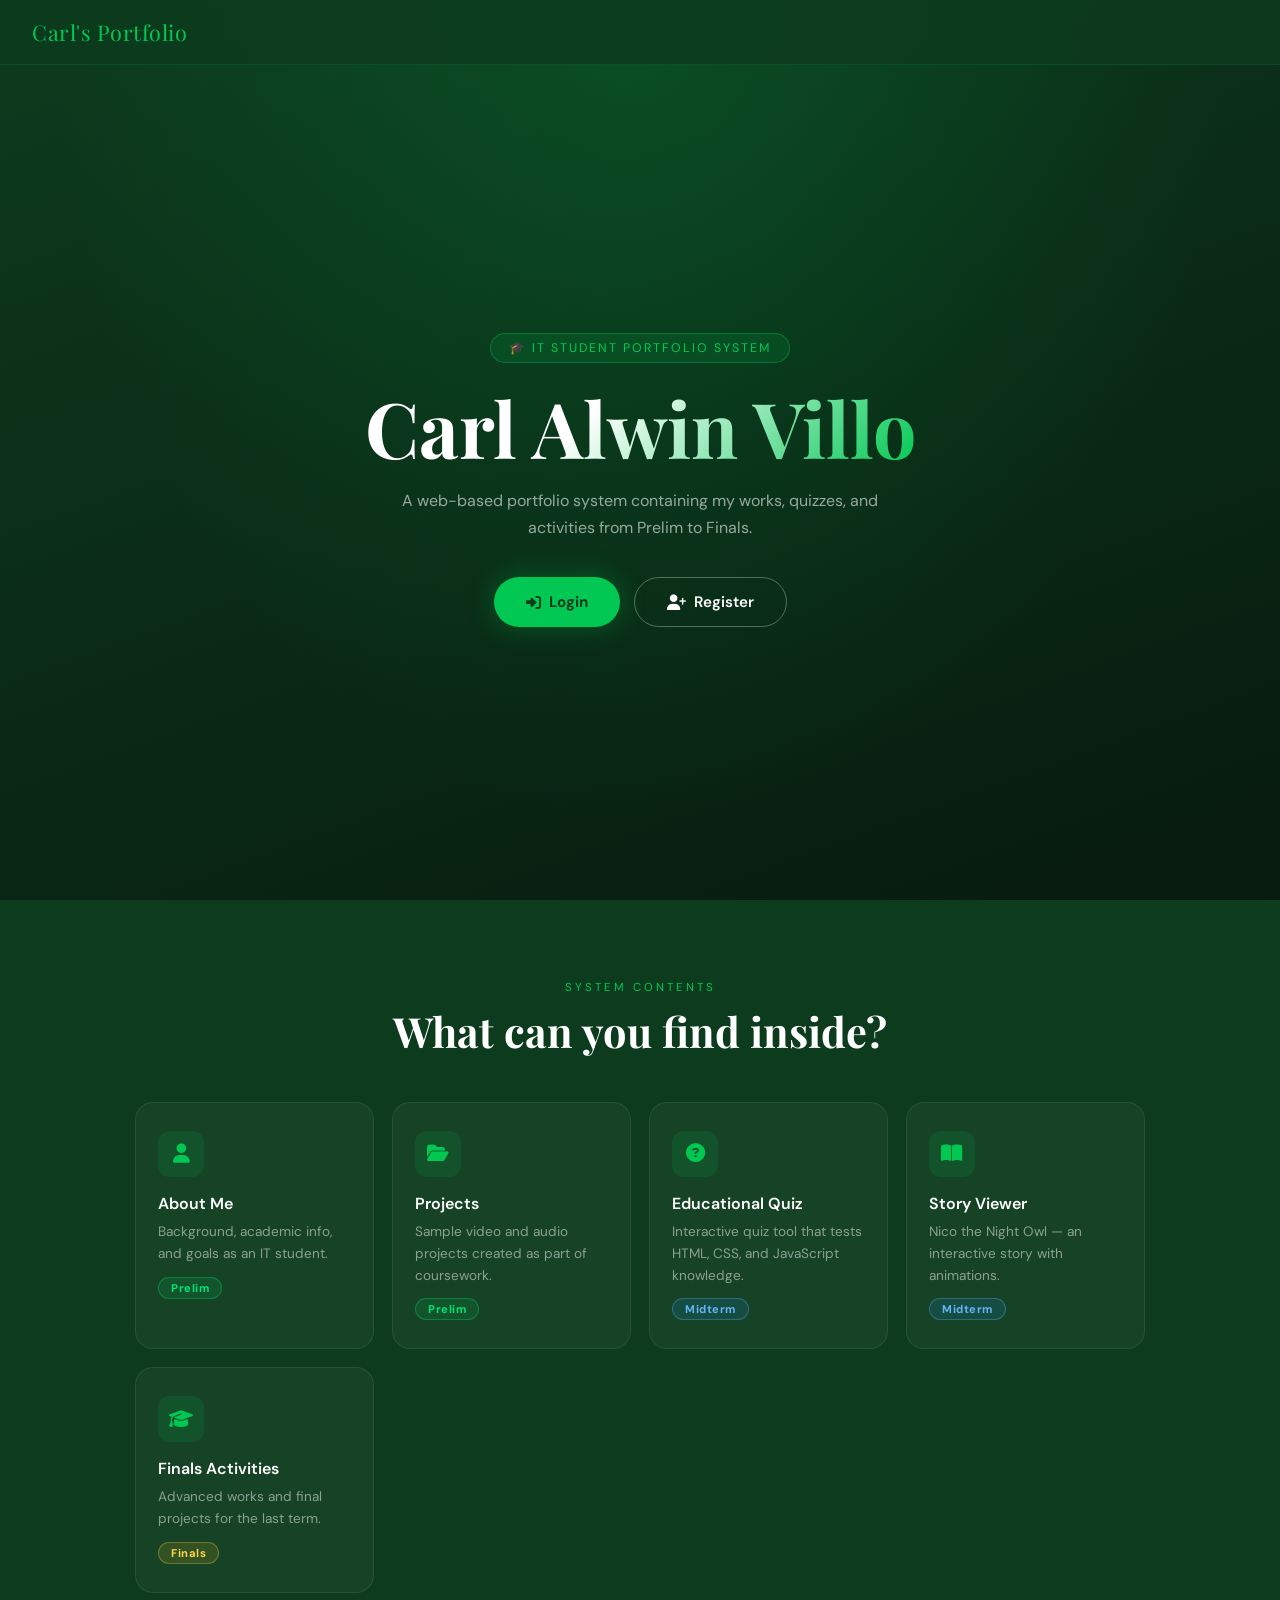
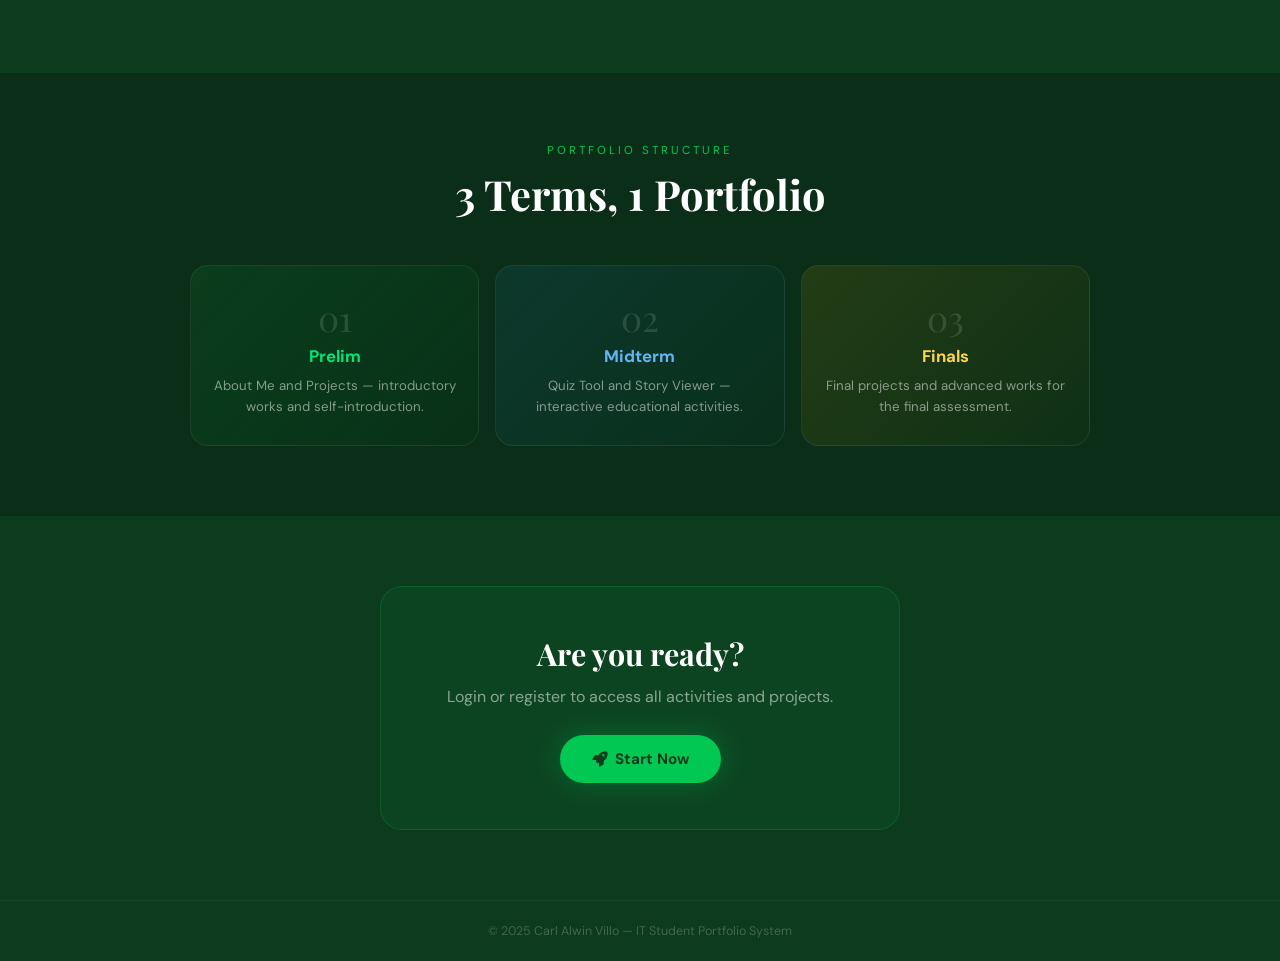
==== index.html @ 570b6a89 "Add files via upload" ====
<!DOCTYPE html>
<html lang="en">
<head>
    <meta charset="UTF-8">
    <meta name="viewport" content="width=device-width, initial-scale=1.0">
    <title>Portfolio | Carl Alwin Villo</title>
    <link href="https://fonts.googleapis.com/css2?family=Playfair+Display:wght@700;900&family=DM+Sans:wght@300;400;500;600&display=swap" rel="stylesheet">
    <link rel="stylesheet" href="https://cdnjs.cloudflare.com/ajax/libs/font-awesome/6.4.0/css/all.min.css">
    <link rel="stylesheet" href="style.css">
</head>
<body class="landing-body">


    <nav class="landing-nav">
        <div class="nav-logo">Carl's Portfolio</div>
    </nav>

    
    <section class="hero-section">
        <div class="hero-inner">
            <div class="hero-tag">🎓 IT Student Portfolio System</div>
            <h1 class="hero-title">Carl Alwin Villo</h1>
            <p class="hero-sub">A web-based portfolio system containing my works, quizzes, and activities from Prelim to Finals.</p>
            <div class="hero-btns">
                <a href="login.html" class="btn-primary"><i class="fas fa-sign-in-alt"></i>  Login</a>
                <a href="registration.html" class="btn-secondary"><i class="fas fa-user-plus"></i>   Register</a>
            </div>
        </div>
    </section>

    <section class="features-section">
        <p class="section-label">System Contents</p>
        <h2 class="section-title">What can you find inside?</h2>
        <div class="features-grid">
            <div class="feature-card">
                <div class="feature-icon"><i class="fas fa-user"></i></div>
                <h3>About Me</h3>
                <p>Background, academic info, and goals as an IT student.</p>
                <span class="term-badge badge-prelim">Prelim</span>
            </div>
            <div class="feature-card">
                <div class="feature-icon"><i class="fas fa-folder-open"></i></div>
                <h3>Projects</h3>
                <p>Sample video and audio projects created as part of coursework.</p>
                <span class="term-badge badge-prelim">Prelim</span>
            </div>
            <div class="feature-card">
                <div class="feature-icon"><i class="fas fa-question-circle"></i></div>
                <h3>Educational Quiz</h3>
                <p>Interactive quiz tool that tests HTML, CSS, and JavaScript knowledge.</p>
                <span class="term-badge badge-midterm">Midterm</span>
            </div>
            <div class="feature-card">
                <div class="feature-icon"><i class="fas fa-book-open"></i></div>
                <h3>Story Viewer</h3>
                <p>Nico the Night Owl — an interactive story with animations.</p>
                <span class="term-badge badge-midterm">Midterm</span>
            </div>
            <div class="feature-card">
                <div class="feature-icon"><i class="fas fa-graduation-cap"></i></div>
                <h3>Finals Activities</h3>
                <p>Advanced works and final projects for the last term.</p>
                <span class="term-badge badge-finals">Finals</span>
            </div>
        </div>
    </section>
    
    <section class="terms-section">
        <p class="section-label">Portfolio Structure</p>
        <h2 class="section-title">3 Terms, 1 Portfolio</h2>
        <div class="terms-grid">
            <div class="term-card term-prelim">
                <div class="term-num">01</div>
                <h3>Prelim</h3>
                <p>About Me and Projects — introductory works and self-introduction.</p>
            </div>
            <div class="term-card term-midterm">
                <div class="term-num">02</div>
                <h3>Midterm</h3>
                <p>Quiz Tool and Story Viewer — interactive educational activities.</p>
            </div>
            <div class="term-card term-finals">
                <div class="term-num">03</div>
                <h3>Finals</h3>
                <p>Final projects and advanced works for the final assessment.</p>
            </div>
        </div>
    </section>

    <section class="cta-section">
        <div class="cta-box">
            <h2>Are you ready?</h2>
            <p>Login or register to access all activities and projects.</p>
            <a href="registration.html" class="btn-primary"><i class="fas fa-rocket"></i> Start Now</a>
        </div>
    </section>

    <footer class="landing-footer">
        © 2025 Carl Alwin Villo — IT Student Portfolio System
    </footer>

</body>
</html>
---- style.css ----
@import url('https://fonts.googleapis.com/css2?family=Playfair+Display:wght@700;900&family=DM+Sans:wght@300;400;500;600&display=swap');

:root {
    --green-deep:   #0d3b1e;
    --green-mid:    #1B5E20;
    --green-accent: #00C853;
    --green-light:  #E8F5E9;
    --blue-mid:     #1565C0;
    --blue-light:   #e3f2fd;
    --gold-mid:     #E65100;
    --gold-light:   #fff8e1;
    --white:        #ffffff;
    --text:         #263238;
    --muted:        #78909c;
    --font-display: 'Playfair Display', serif;
    --font-body:    'DM Sans', Arial, sans-serif;
}

* {
    box-sizing: border-box;
    margin: 0;
    padding: 0;
}

body {
    font-family: var(--font-body);
    color: var(--text);
}


.landing-body {
    background: var(--green-deep);
    color: var(--white);
    overflow-x: hidden;
}


.landing-nav {
    position: fixed;
    top: 0; width: 100%; z-index: 100;
    display: flex;
    align-items: center;
    padding: 18px 32px;
    background: rgba(13,59,30,0.88);
    backdrop-filter: blur(12px);
    border-bottom: 1px solid rgba(0,200,83,0.15);
}

.nav-logo {
    font-family: var(--font-display);
    font-size: 1.35rem;
    color: var(--green-accent);
    letter-spacing: 0.5px;
}


.hero-section {
    min-height: 100vh;
    display: flex;
    align-items: center;
    justify-content: center;
    text-align: center;
    padding: 120px 20px 60px;
    background:
        radial-gradient(ellipse at 50% 0%, rgba(0,200,83,0.18) 0%, transparent 65%),
        linear-gradient(160deg, #0d3b1e 0%, #071a0e 100%);
    position: relative;
}

.hero-inner {
    max-width: 680px;
    position: relative;
    z-index: 2;
}

.hero-tag {
    display: inline-block;
    background: rgba(0,200,83,0.12);
    border: 1px solid rgba(0,200,83,0.35);
    color: var(--green-accent);
    padding: 6px 18px;
    border-radius: 30px;
    font-size: 0.78rem;
    letter-spacing: 2px;
    text-transform: uppercase;
    margin-bottom: 22px;
}

.hero-title {
    font-family: var(--font-display);
    font-size: clamp(2.6rem, 7vw, 4.8rem);
    line-height: 1.1;
    margin-bottom: 18px;
    background: linear-gradient(135deg, #fff 40%, var(--green-accent));
    -webkit-background-clip: text;
    -webkit-text-fill-color: transparent;
}

.hero-sub {
    color: rgba(255,255,255,0.58);
    font-size: 1rem;
    line-height: 1.7;
    margin-bottom: 36px;
    max-width: 500px;
    margin-inline: auto;
}

.hero-btns {
    display: flex;
    gap: 14px;
    justify-content: center;
    flex-wrap: wrap;
}

.btn-primary {
    text-decoration: none;
    display: inline-flex;
    align-items: center;
    gap: 8px;
    padding: 14px 32px;
    border-radius: 40px;
    background: var(--green-accent);
    color: var(--green-deep);
    font-weight: 700;
    font-size: 0.95rem;
    transition: 0.3s;
    box-shadow: 0 0 28px rgba(0,200,83,0.3);
    border: none;
    cursor: pointer;
}
.btn-primary:hover {
    transform: translateY(-3px);
    box-shadow: 0 0 42px rgba(0,200,83,0.5);
}

.btn-secondary {
    text-decoration: none;
    display: inline-flex;
    align-items: center;
    gap: 8px;
    padding: 14px 32px;
    border-radius: 40px;
    border: 1.5px solid rgba(255,255,255,0.3);
    color: white;
    font-weight: 600;
    font-size: 0.95rem;
    transition: 0.3s;
}
.btn-secondary:hover {
    border-color: var(--green-accent);
    color: var(--green-accent);
}


.features-section {
    padding: 80px 20px;
    max-width: 1050px;
    margin: 0 auto;
}

.section-label {
    text-align: center;
    color: var(--green-accent);
    font-size: 0.72rem;
    letter-spacing: 3px;
    text-transform: uppercase;
    margin-bottom: 8px;
}

.section-title {
    font-family: var(--font-display);
    font-size: clamp(1.7rem, 4vw, 2.6rem);
    text-align: center;
    margin-bottom: 44px;
    color: var(--white);
}

.features-grid {
    display: grid;
    grid-template-columns: repeat(auto-fill, minmax(220px, 1fr));
    gap: 18px;
}

.feature-card {
    background: rgba(255,255,255,0.04);
    border: 1px solid rgba(255,255,255,0.08);
    border-radius: 18px;
    padding: 28px 22px;
    transition: 0.3s;
    position: relative;
    overflow: hidden;
}
.feature-card::before {
    content: '';
    position: absolute;
    top: 0; left: 0; right: 0; height: 2px;
    background: linear-gradient(90deg, transparent, var(--green-accent), transparent);
    opacity: 0;
    transition: 0.3s;
}
.feature-card:hover {
    background: rgba(0,200,83,0.06);
    border-color: rgba(0,200,83,0.25);
    transform: translateY(-4px);
}
.feature-card:hover::before { opacity: 1; }

.feature-icon {
    width: 46px; height: 46px;
    background: rgba(0,200,83,0.12);
    border-radius: 12px;
    display: flex; align-items: center; justify-content: center;
    font-size: 1.2rem;
    color: var(--green-accent);
    margin-bottom: 16px;
}
.feature-card h3 { font-size: 1rem; margin-bottom: 7px; font-weight: 600; }
.feature-card p  { color: rgba(255,255,255,0.5); font-size: 0.85rem; line-height: 1.6; }

.term-badge {
    display: inline-block;
    margin-top: 12px;
    padding: 3px 12px;
    border-radius: 20px;
    font-size: 0.7rem;
    font-weight: 700;
    letter-spacing: 0.5px;
}
.badge-prelim  { background: rgba(0,200,83,0.14); color: #00e676; border: 1px solid rgba(0,230,118,0.3); }
.badge-midterm { background: rgba(33,150,243,0.14); color: #64b5f6; border: 1px solid rgba(100,181,246,0.3); }
.badge-finals  { background: rgba(255,193,7,0.12); color: #ffd54f; border: 1px solid rgba(255,213,79,0.3); }


.terms-section {
    padding: 70px 20px;
    background: rgba(0,0,0,0.22);
}

.terms-grid {
    display: grid;
    grid-template-columns: repeat(3, 1fr);
    gap: 16px;
    max-width: 900px;
    margin: 0 auto;
}

.term-card {
    padding: 28px 22px;
    border-radius: 18px;
    text-align: center;
    border: 1px solid rgba(255,255,255,0.07);
}
.term-prelim  { background: linear-gradient(135deg, rgba(0,200,83,0.1), rgba(0,200,83,0.02)); }
.term-midterm { background: linear-gradient(135deg, rgba(33,150,243,0.1), rgba(33,150,243,0.02)); }
.term-finals  { background: linear-gradient(135deg, rgba(255,193,7,0.1), rgba(255,193,7,0.02)); }

.term-num {
    font-family: var(--font-display);
    font-size: 2.2rem;
    opacity: 0.13;
    margin-bottom: 4px;
}
.term-prelim  h3 { color: #00e676; font-size: 1.05rem; margin-bottom: 8px; }
.term-midterm h3 { color: #64b5f6; font-size: 1.05rem; margin-bottom: 8px; }
.term-finals  h3 { color: #ffd54f; font-size: 1.05rem; margin-bottom: 8px; }
.term-card p { color: rgba(255,255,255,0.5); font-size: 0.83rem; line-height: 1.6; }

/* CTA */
.cta-section {
    padding: 70px 20px;
    text-align: center;
}
.cta-box {
    max-width: 520px;
    margin: 0 auto;
    background: rgba(0,200,83,0.07);
    border: 1px solid rgba(0,200,83,0.2);
    border-radius: 22px;
    padding: 46px 36px;
}
.cta-box h2 {
    font-family: var(--font-display);
    font-size: 1.9rem;
    margin-bottom: 12px;
    color: white;
}
.cta-box p { color: rgba(255,255,255,0.52); margin-bottom: 28px; }

.landing-footer {
    text-align: center;
    padding: 22px;
    color: rgba(255,255,255,0.22);
    font-size: 0.78rem;
    border-top: 1px solid rgba(255,255,255,0.05);
}


.dashboard-body {
    background: #f0f4f0;
    min-height: 100vh;
}

.dash-navbar {
    background: linear-gradient(90deg, var(--green-deep), var(--green-mid));
    padding: 0 12px;
    display: flex;
    align-items: center;
    justify-content: space-between;
    min-height: 60px;
    box-shadow: 0 4px 18px rgba(0,0,0,0.22);
    position: sticky;
    top: 0;
    z-index: 100;
    gap: 6px;
    flex-wrap: nowrap;
    width: 100%;
    overflow: hidden;
}

.dash-logo {
    font-family: var(--font-display);
    font-size: 0.95rem;
    color: var(--green-accent);
    flex-shrink: 0;
    white-space: nowrap;
}

.term-tabs {
    display: flex;
    gap: 3px;
    flex: 1;
    justify-content: center;
    min-width: 0;
}

.tab-btn {
    padding: 6px 10px;
    border-radius: 25px;
    border: none;
    cursor: pointer;
    font-family: var(--font-body);
    font-size: 0.74rem;
    font-weight: 600;
    transition: 0.25s;
    background: rgba(255,255,255,0.1);
    color: rgba(255,255,255,0.6);
    white-space: nowrap;
}
.tab-btn:hover { background: rgba(255,255,255,0.18); color: white; }
.active-prelim  { background: rgba(0,200,83,0.22) !important; color: #00e676 !important; border: 1px solid rgba(0,230,118,0.35) !important; }
.active-midterm { background: rgba(33,150,243,0.22) !important; color: #90caf9 !important; border: 1px solid rgba(144,202,249,0.35) !important; }
.active-finals  { background: rgba(255,193,7,0.18) !important; color: #ffd54f !important; border: 1px solid rgba(255,213,79,0.35) !important; }

.logout-btn {
    display: inline-flex;
    align-items: center;
    gap: 4px;
    text-decoration: none;
    background: rgba(211,47,47,0.18);
    color: #ff8a80;
    border: 1px solid rgba(211,47,47,0.3);
    border-radius: 25px;
    padding: 6px 11px;
    font-size: 0.73rem;
    font-weight: 600;
    transition: 0.25s;
    flex-shrink: 0;
    white-space: nowrap;
}
.logout-btn:hover { background: rgba(211,47,47,0.35); color: #ffcdd2; }

/* Back button (for sub-pages) */
.back-btn {
    display: inline-flex;
    align-items: center;
    gap: 6px;
    text-decoration: none;
    background: rgba(255,255,255,0.12);
    color: rgba(255,255,255,0.85);
    border: 1px solid rgba(255,255,255,0.2);
    border-radius: 25px;
    padding: 7px 16px;
    font-size: 0.82rem;
    font-weight: 600;
    transition: 0.25s;
    flex-shrink: 0;
    white-space: nowrap;
}
.back-btn:hover { background: var(--green-accent); color: var(--green-deep); border-color: var(--green-accent); }


.dash-content {
    max-width: 980px;
    margin: 0 auto;
    padding: 32px 18px 60px;
}


.term-panel { display: none; }
.term-panel.active { display: block; }


.term-header {
    display: flex;
    align-items: center;
    gap: 14px;
    padding: 22px 24px;
    border-radius: 18px;
    margin-bottom: 26px;
    color: white;
}
.prelim-header  { background: linear-gradient(135deg, #1B5E20, #2e7d32); }
.midterm-header { background: linear-gradient(135deg, #0d47a1, #1565C0); }
.finals-header  { background: linear-gradient(135deg, #bf360c, #e65100); }

.term-icon {
    width: 50px; height: 50px;
    background: rgba(255,255,255,0.14);
    border-radius: 14px;
    display: flex; align-items: center; justify-content: center;
    font-size: 1.5rem;
    flex-shrink: 0;
}
.term-header h2 { font-family: var(--font-display); font-size: 1.6rem; }
.term-header p  { opacity: 0.75; font-size: 0.86rem; margin-top: 3px; }


.cards-grid {
    display: grid;
    grid-template-columns: repeat(auto-fill, minmax(250px, 1fr));
    gap: 18px;
}

.activity-card {
    background: white;
    border-radius: 18px;
    overflow: hidden;
    box-shadow: 0 4px 15px rgba(0,0,0,0.07);
    border: 1px solid rgba(0,0,0,0.06);
    display: flex;
    flex-direction: column;
    transition: 0.3s;
}
.activity-card:hover { transform: translateY(-5px); box-shadow: 0 12px 28px rgba(0,0,0,0.12); }

.card-top {
    height: 108px;
    display: flex; align-items: center; justify-content: center;
    font-size: 2.4rem;
    position: relative;
    overflow: hidden;
}
.prelim-card  .card-top { background: linear-gradient(135deg, #e8f5e9, #c8e6c9); }
.midterm-top  { background: linear-gradient(135deg, #e3f2fd, #bbdefb); }
.coming-top   { background: linear-gradient(135deg, #f5f5f5, #e0e0e0); }

.card-tag {
    position: absolute;
    top: 10px; right: 10px;
    background: var(--green-mid);
    color: white;
    font-size: 0.66rem;
    font-weight: 700;
    padding: 3px 10px;
    border-radius: 20px;
    letter-spacing: 0.5px;
    text-transform: uppercase;
}
.midterm-tag { background: var(--blue-mid); }
.coming-tag  { background: #90a4ae; }

.card-body {
    padding: 18px 20px 20px;
    display: flex;
    flex-direction: column;
    flex: 1;
    gap: 7px;
}
.card-body h3 { font-size: 1rem; font-weight: 700; color: var(--text); }
.card-body p  { font-size: 0.82rem; color: var(--muted); line-height: 1.5; flex: 1; }


.open-btn {
    margin-top: 10px;
    display: inline-flex;
    align-items: center;
    justify-content: center;
    gap: 7px;
    color: white;
    text-decoration: none;
    padding: 10px 16px;
    border-radius: 25px;
    font-size: 0.84rem;
    font-weight: 600;
    transition: 0.3s;
    width: 100%;
    border: none;
    cursor: pointer;
}
.prelim-btn  { background: var(--green-mid); }
.prelim-btn:hover  { background: var(--green-accent); color: var(--green-deep); }
.midterm-btn { background: var(--blue-mid); }
.midterm-btn:hover { background: #1976D2; }
.disabled-btn { background: #90a4ae; cursor: not-allowed; opacity: 0.65; }


.coming-card .card-body h3 { color: #aaa; }
.coming-card .card-body p  { color: #bbb; }


.page-content {
    max-width: 860px;
    margin: 0 auto;
    padding: 36px 18px 60px;
}

.page-title {
    font-family: var(--font-display);
    font-size: 1.9rem;
    color: var(--green-mid);
    margin-bottom: 18px;
    padding-bottom: 10px;
    border-bottom: 2px solid var(--green-accent);
}

.page-content p {
    font-size: 1rem;
    line-height: 1.7;
    color: #333;
    margin-bottom: 14px;
}

.page-content h3 {
    font-size: 1.1rem;
    color: var(--green-mid);
    margin-top: 22px;
    margin-bottom: 6px;
    font-weight: 700;
}


.media-card {
    background: white;
    border-radius: 14px;
    padding: 22px;
    margin-bottom: 20px;
    box-shadow: 0 4px 14px rgba(0,0,0,0.07);
}
.media-card h3 {
    font-size: 1rem;
    font-weight: 700;
    color: var(--green-mid);
    margin-bottom: 12px;
    display: flex;
    align-items: center;
    gap: 8px;
}
.media-card audio,
.media-card video {
    width: 100%;
    border-radius: 10px;
    margin-top: 4px;
}

.quiz-container {
    background: white;
    border-radius: 16px;
    padding: 26px 22px;
    box-shadow: 0 4px 14px rgba(0,0,0,0.07);
    margin-bottom: 24px;
}

.qa-item {
    margin-bottom: 24px;
    padding-bottom: 20px;
    border-bottom: 1px solid #f0f0f0;
}
.qa-item p { font-size: 0.95rem; margin-bottom: 10px; color: var(--text); }

.answer {
    margin-top: 10px;
    padding: 12px 15px;
    background: var(--green-light);
    border-left: 4px solid var(--green-accent);
    border-radius: 8px;
    font-size: 0.9rem;
    color: var(--text);
    display: none;
}

.progress-bar {
    font-weight: 700;
    color: var(--green-mid);
    font-size: 0.9rem;
    margin-top: 12px;
}

.timer {
    font-weight: 700;
    color: var(--green-accent);
    margin-bottom: 20px;
    font-size: 1.05rem;
}

.quiz-question {
    font-weight: 700;
    margin-top: 18px;
    margin-bottom: 8px;
    font-size: 0.95rem;
}

.quiz-option {
    display: flex;
    align-items: center;
    gap: 10px;
    margin: 6px 0;
    padding: 10px 14px;
    background: #fafafa;
    border-radius: 10px;
    border: 1px solid #e0e0e0;
    cursor: pointer;
    transition: 0.25s;
    font-size: 0.9rem;
}
.quiz-option:hover { background: var(--green-light); border-color: var(--green-accent); }
.quiz-option input { flex-shrink: 0; accent-color: var(--green-mid); }

.result-box {
    margin-top: 20px;
    font-size: 1.1rem;
    font-weight: 700;
    color: var(--green-mid);
    padding: 16px;
    background: var(--green-light);
    border-radius: 12px;
    display: none;
    line-height: 1.7;
}


button {
    padding: 10px 20px;
    background: var(--green-mid);
    color: white;
    border: none;
    border-radius: 25px;
    font-weight: 600;
    font-size: 0.88rem;
    cursor: pointer;
    transition: 0.3s;
    font-family: var(--font-body);
}
button:hover { background: var(--green-accent); color: var(--green-deep); transform: translateY(-2px); }

#storyOverlay {
    position: fixed;
    top: 0; left: 0;
    width: 100%; height: 100%;
    background: rgba(13,59,30,0.88);
    display: none;
    align-items: center;
    justify-content: center;
    z-index: 999;
}

.story-card {
    background: white;
    padding: 32px 28px;
    border-radius: 22px;
    max-width: 460px;
    width: 90%;
    text-align: center;
    box-shadow: 0 16px 40px rgba(0,0,0,0.3);
    animation: fadeInUp 0.4s ease;
}

.story-icon {
    font-size: 2.8rem;
    color: var(--green-accent);
    margin-bottom: 14px;
}
.story-title {
    font-family: var(--font-display);
    font-size: 1.6rem;
    color: var(--green-mid);
    margin-bottom: 12px;
}
.story-text {
    font-size: 0.97rem;
    line-height: 1.7;
    color: var(--text);
    margin-bottom: 22px;
}
.story-buttons {
    display: flex;
    justify-content: center;
    gap: 12px;
    flex-wrap: wrap;
}
.story-buttons button {
    padding: 9px 18px;
    font-size: 0.85rem;
    background: linear-gradient(135deg, var(--green-mid), var(--green-accent));
    color: white;
    border-radius: 25px;
    transition: 0.3s;
}
.story-buttons button:hover { opacity: 0.88; transform: translateY(-2px); color: white; }
.close-btn { background: #c62828 !important; }
.close-btn:hover { background: #e53935 !important; }


.auth-wrapper {
    min-height: 100vh;
    display: flex;
    align-items: center;
    justify-content: center;
    padding: 20px;
    background: linear-gradient(135deg, #E8F5E9, #C8E6C9);
}

.auth-card {
    background: rgba(255,255,255,0.88);
    backdrop-filter: blur(14px);
    width: 100%;
    max-width: 400px;
    padding: 36px;
    border-radius: 22px;
    box-shadow: 0 15px 36px rgba(0,0,0,0.14);
}
.auth-card h2 {
    font-family: var(--font-display);
    color: var(--green-mid);
    margin-bottom: 24px;
    text-align: center;
    font-size: 1.7rem;
}

.form-group { margin-bottom: 18px; }
.form-group label {
    display: block;
    font-size: 0.78rem;
    font-weight: 700;
    margin-bottom: 6px;
    color: #555;
}
.form-group input {
    width: 100%;
    padding: 13px;
    border: 1px solid #dde8dd;
    border-radius: 12px;
    font-size: 0.95rem;
    background: var(--green-light);
    font-family: var(--font-body);
    transition: 0.2s;
}
.form-group input:focus {
    outline: none;
    border-color: var(--green-accent);
    box-shadow: 0 0 0 3px rgba(0,200,83,0.15);
}

.auth-card .btn {
    display: block;
    width: 100%;
    padding: 14px;
    background: linear-gradient(45deg, var(--green-mid), var(--green-accent));
    color: white;
    border: none;
    border-radius: 30px;
    font-size: 1rem;
    font-weight: 700;
    cursor: pointer;
    text-align: center;
    text-decoration: none;
    transition: 0.3s;
    box-shadow: 0 6px 18px rgba(0,0,0,0.15);
    font-family: var(--font-body);
}
.auth-card .btn:hover { transform: translateY(-2px); box-shadow: 0 10px 24px rgba(0,0,0,0.2); }

.switch-view {
    text-align: center;
    margin-top: 18px;
    font-size: 0.88rem;
    color: #666;
}
.switch-view a { color: var(--green-mid); font-weight: 700; text-decoration: none; }
.switch-view a:hover { text-decoration: underline; }


@keyframes fadeInUp {
    from { opacity: 0; transform: translateY(20px) scale(0.97); }
    to   { opacity: 1; transform: translateY(0) scale(1); }
}


@media (max-width: 700px) {
    .terms-grid { grid-template-columns: 1fr; }
    .cards-grid { grid-template-columns: 1fr; }
    .hero-title { font-size: 2.4rem; }
}

@media (max-width: 480px) {
    .dash-navbar { padding: 0 8px; gap: 4px; }
    .dash-logo { font-size: 0.82rem; }
    .term-tabs { gap: 2px; }
    .tab-btn { padding: 5px 7px; font-size: 0.68rem; }
    .logout-btn { padding: 5px 9px; font-size: 0.68rem; }
    .logout-text { display: none; }
}

.section-container-vertical {
    display: flex;
    flex-direction: column;
    gap: 20px;
    margin-top: 30px;
}

.section-block {
    background: white;
    border-radius: 16px;
    padding: 24px 26px;
    box-shadow: 0 4px 14px rgba(0,0,0,0.07);
    border-left: 4px solid var(--green-accent);
    transition: 0.3s;
}
.section-block:hover {
    box-shadow: 0 8px 22px rgba(0,0,0,0.11);
    transform: translateY(-2px);
}

.section-block h2 {
    font-family: var(--font-display);
    font-size: 1.2rem;
    color: var(--green-mid);
    margin-bottom: 14px;
    padding-bottom: 8px;
    border-bottom: 1px solid var(--green-light);
}

.section-block p {
    font-size: 0.95rem;
    line-height: 1.7;
    color: #444;
    margin-bottom: 6px;
}
.section-block p:last-child { margin-bottom: 0; }

/* Mood rows */
.mood {
    display: flex;
    align-items: center;
    gap: 16px;
    margin-bottom: 14px;
    background: var(--green-light);
    border-radius: 12px;
    padding: 12px 16px;
}
.mood:last-child { margin-bottom: 0; }

.mood p {
    font-weight: 600;
    font-size: 0.95rem;
    color: var(--green-mid);
    margin: 0;
    min-width: 60px;
}

.mood-img {
    width: 70px;
    height: 70px;
    object-fit: cover;
    border-radius: 50%;
    border: 3px solid var(--green-accent);
    box-shadow: 0 3px 10px rgba(0,0,0,0.12);
    flex-shrink: 0;
}

@media (max-width: 500px) {
    .mood { flex-direction: column; text-align: center; }
    .mood p { min-width: unset; }
}
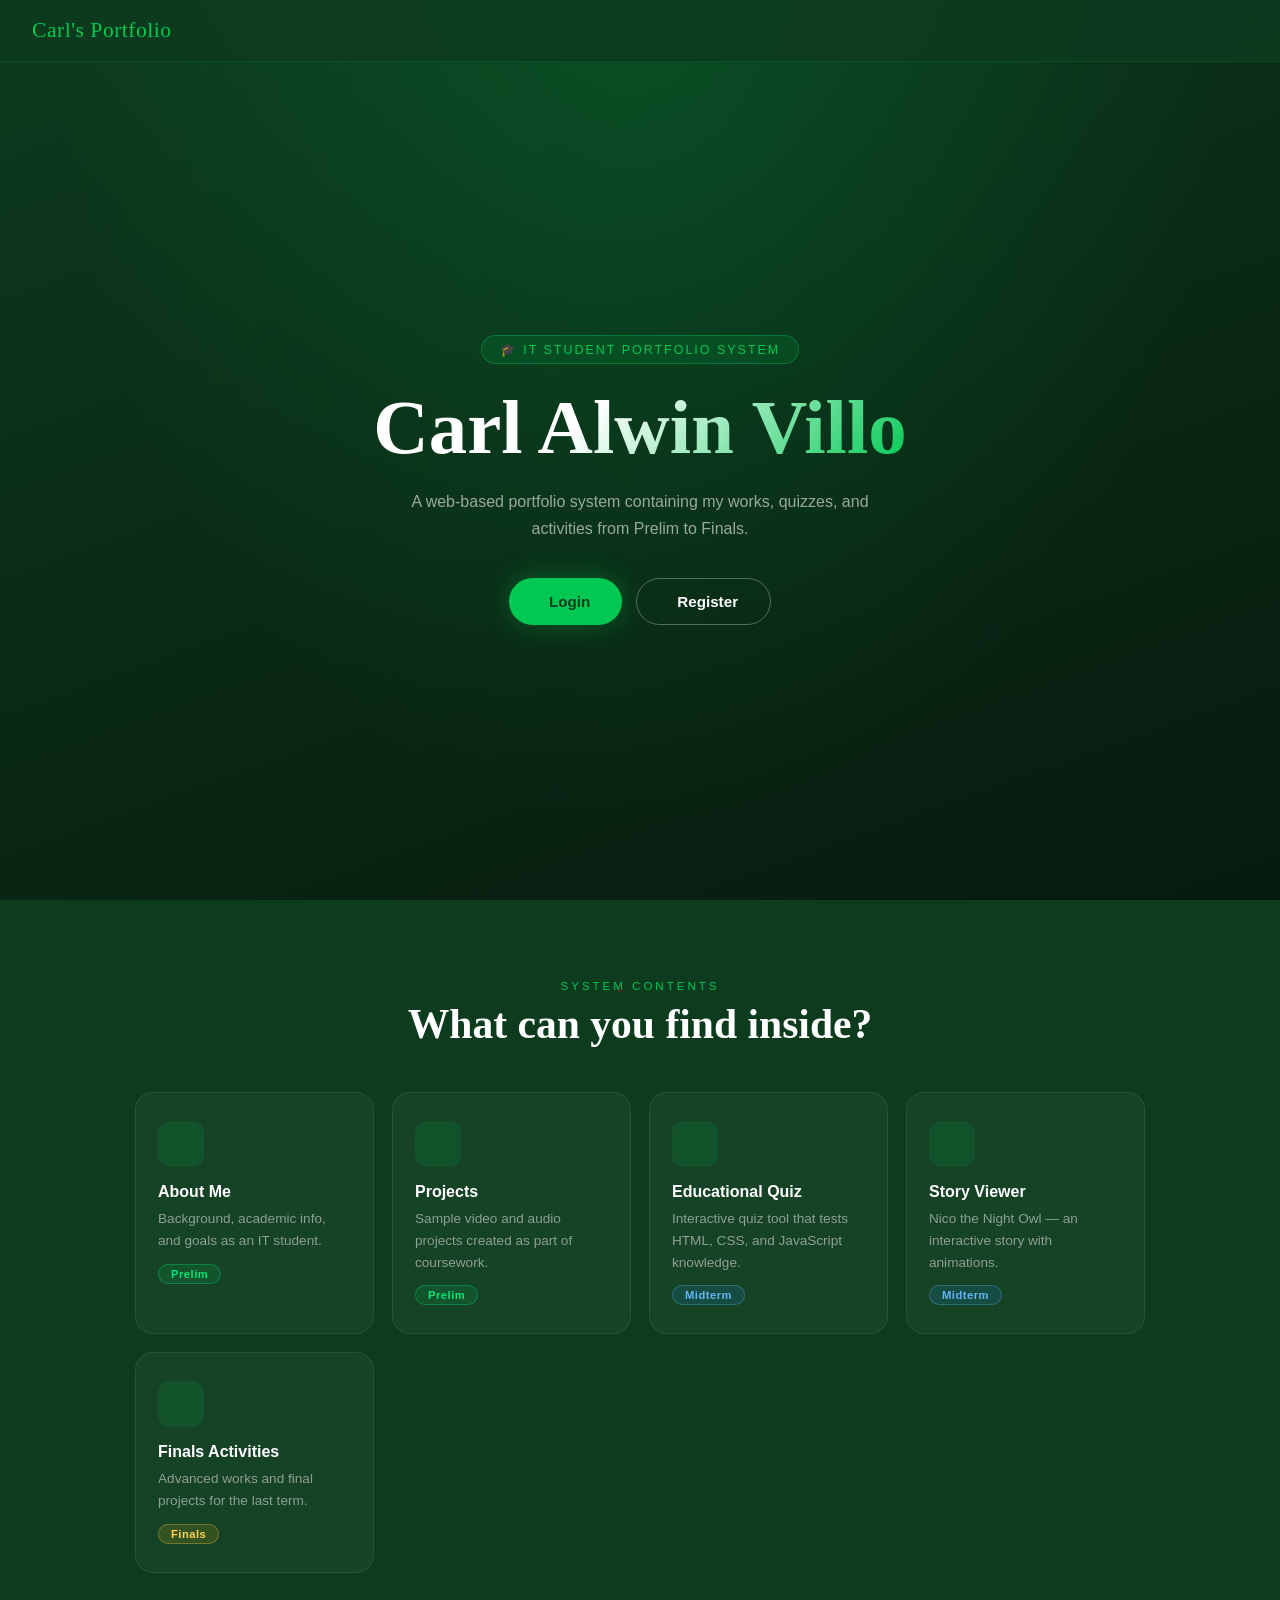
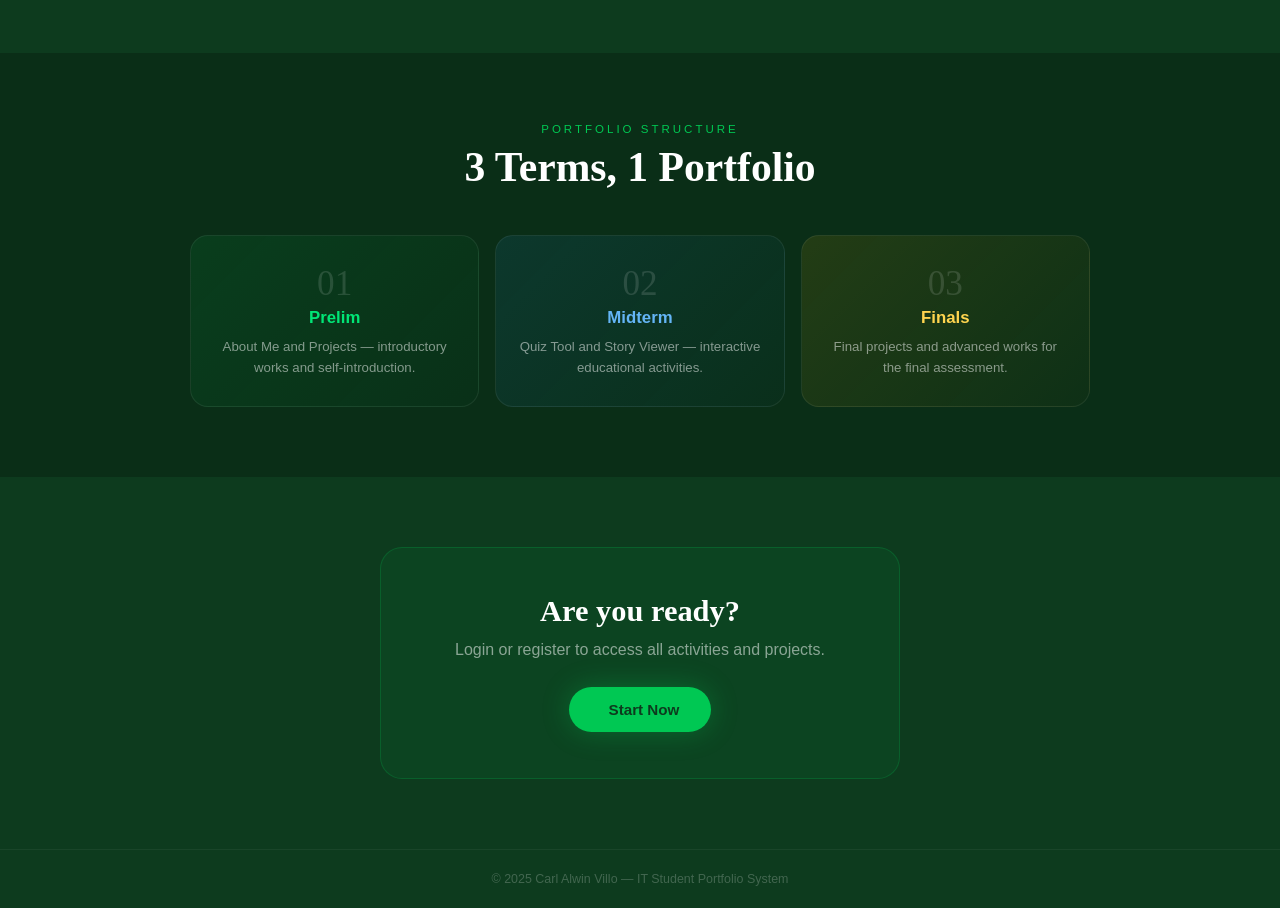
==== commit 26d7b06b: "Add Content Security Policy meta tag" ====
--- a/index.html
+++ b/index.html
@@ -4,6 +4,8 @@
     <meta charset="UTF-8">
     <meta name="viewport" content="width=device-width, initial-scale=1.0">
     <title>Portfolio | Carl Alwin Villo</title>
+    <meta http-equiv="Content-Security-Policy" content="default-src 'self'; script-src 'self' https://cdn.example.com; style-src 'self' https://fonts.googleapis.com; font-src https://fonts.gstatic.com">
+
     <link href="https://fonts.googleapis.com/css2?family=Playfair+Display:wght@700;900&family=DM+Sans:wght@300;400;500;600&display=swap" rel="stylesheet">
     <link rel="stylesheet" href="https://cdnjs.cloudflare.com/ajax/libs/font-awesome/6.4.0/css/all.min.css">
     <link rel="stylesheet" href="style.css">
@@ -100,4 +102,4 @@
     </footer>
 
 </body>
-</html>+</html>
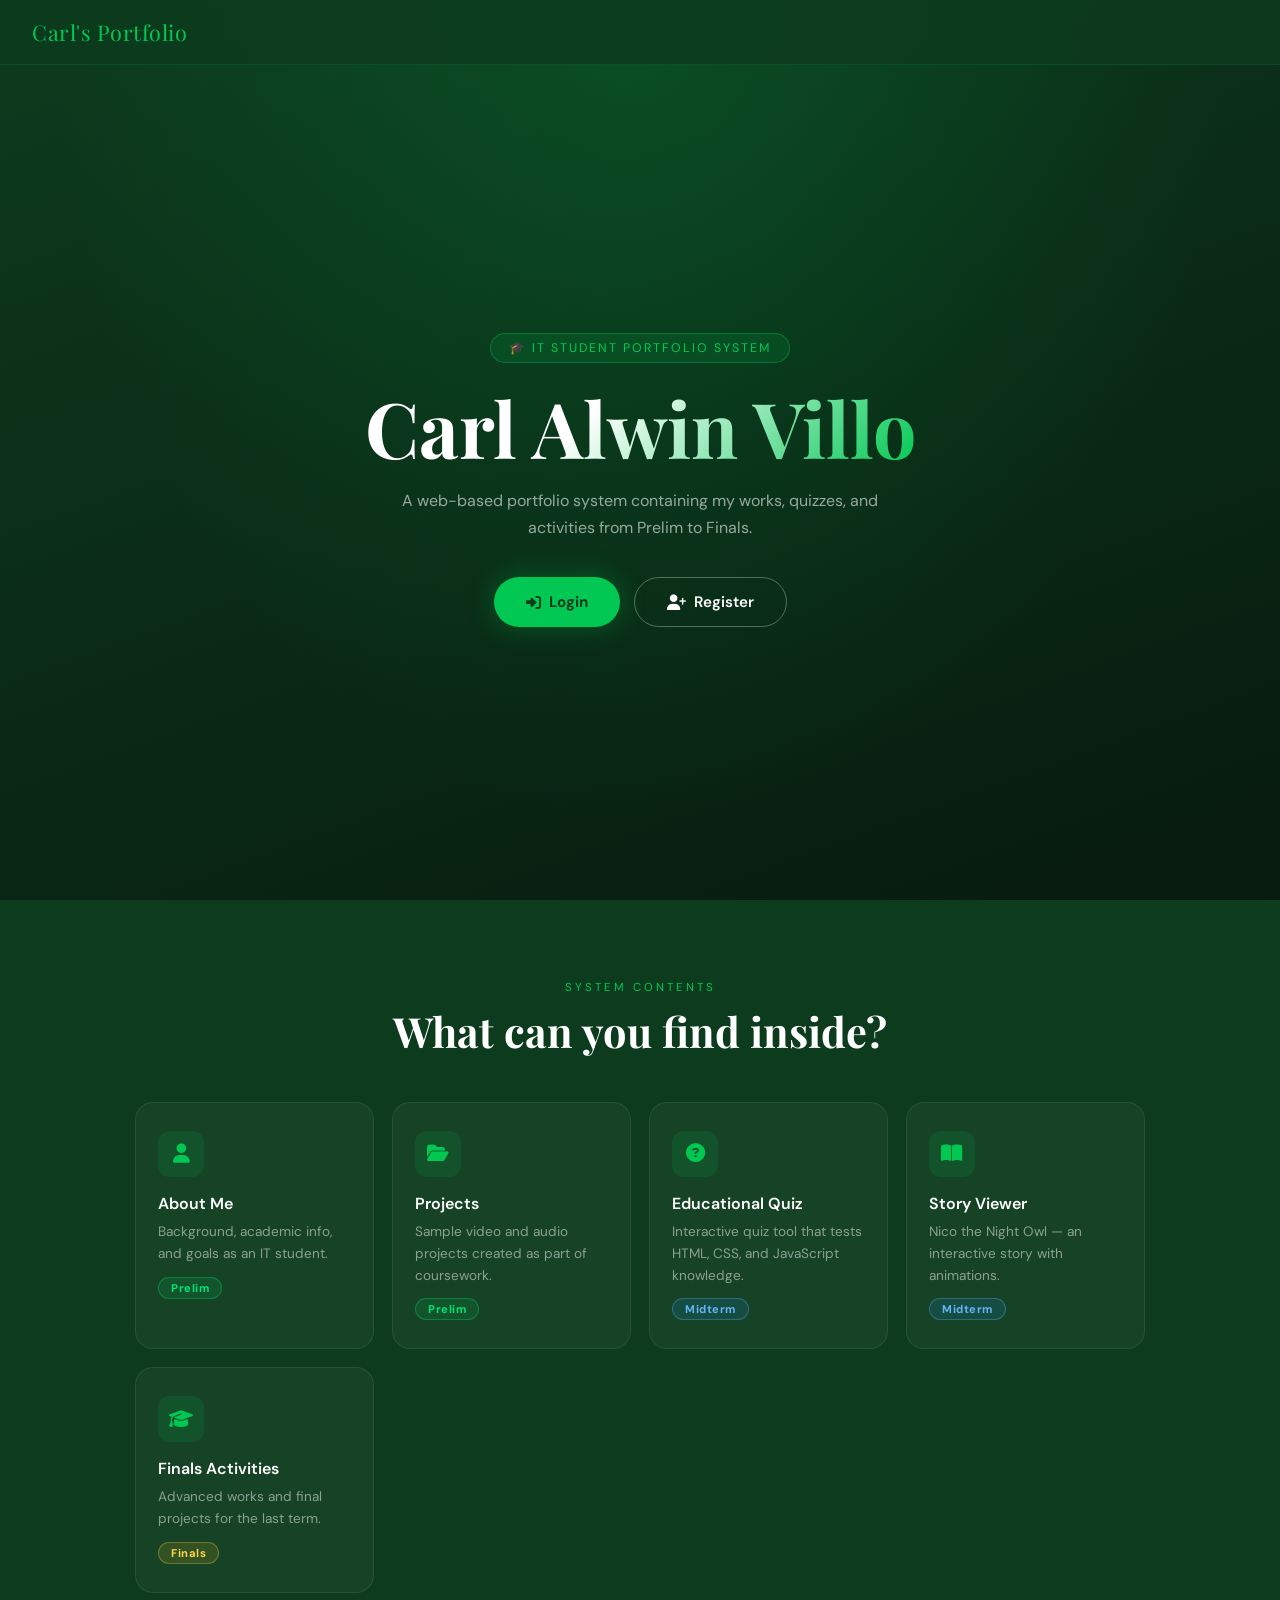
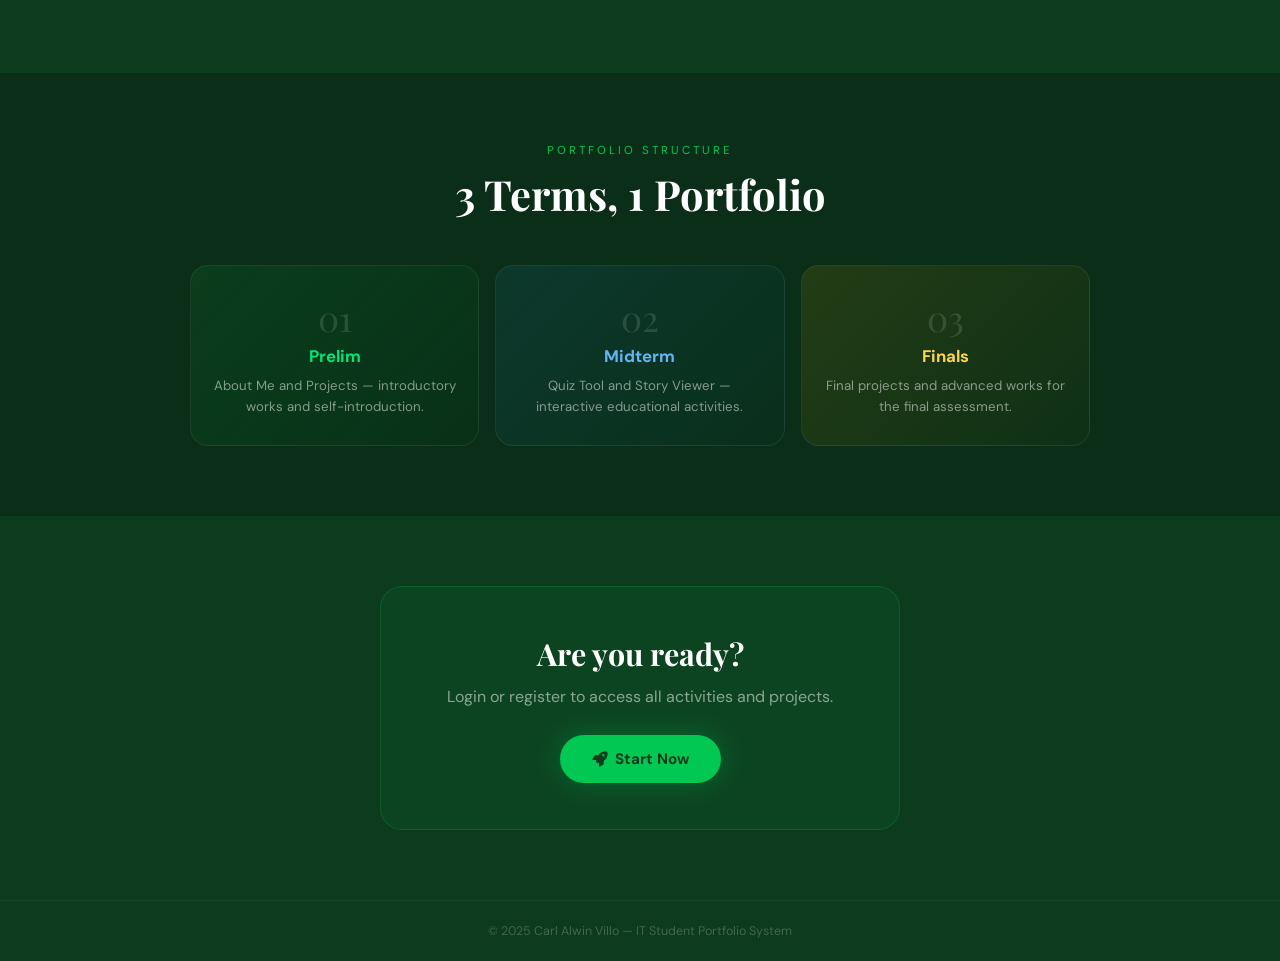
==== commit 233c9c1c: "Remove Content Security Policy from index.html Removed Content Security Policy meta tag from head." ====
--- a/index.html
+++ b/index.html
@@ -4,8 +4,6 @@
     <meta charset="UTF-8">
     <meta name="viewport" content="width=device-width, initial-scale=1.0">
     <title>Portfolio | Carl Alwin Villo</title>
-    <meta http-equiv="Content-Security-Policy" content="default-src 'self'; script-src 'self' https://cdn.example.com; style-src 'self' https://fonts.googleapis.com; font-src https://fonts.gstatic.com">
-
     <link href="https://fonts.googleapis.com/css2?family=Playfair+Display:wght@700;900&family=DM+Sans:wght@300;400;500;600&display=swap" rel="stylesheet">
     <link rel="stylesheet" href="https://cdnjs.cloudflare.com/ajax/libs/font-awesome/6.4.0/css/all.min.css">
     <link rel="stylesheet" href="style.css">
